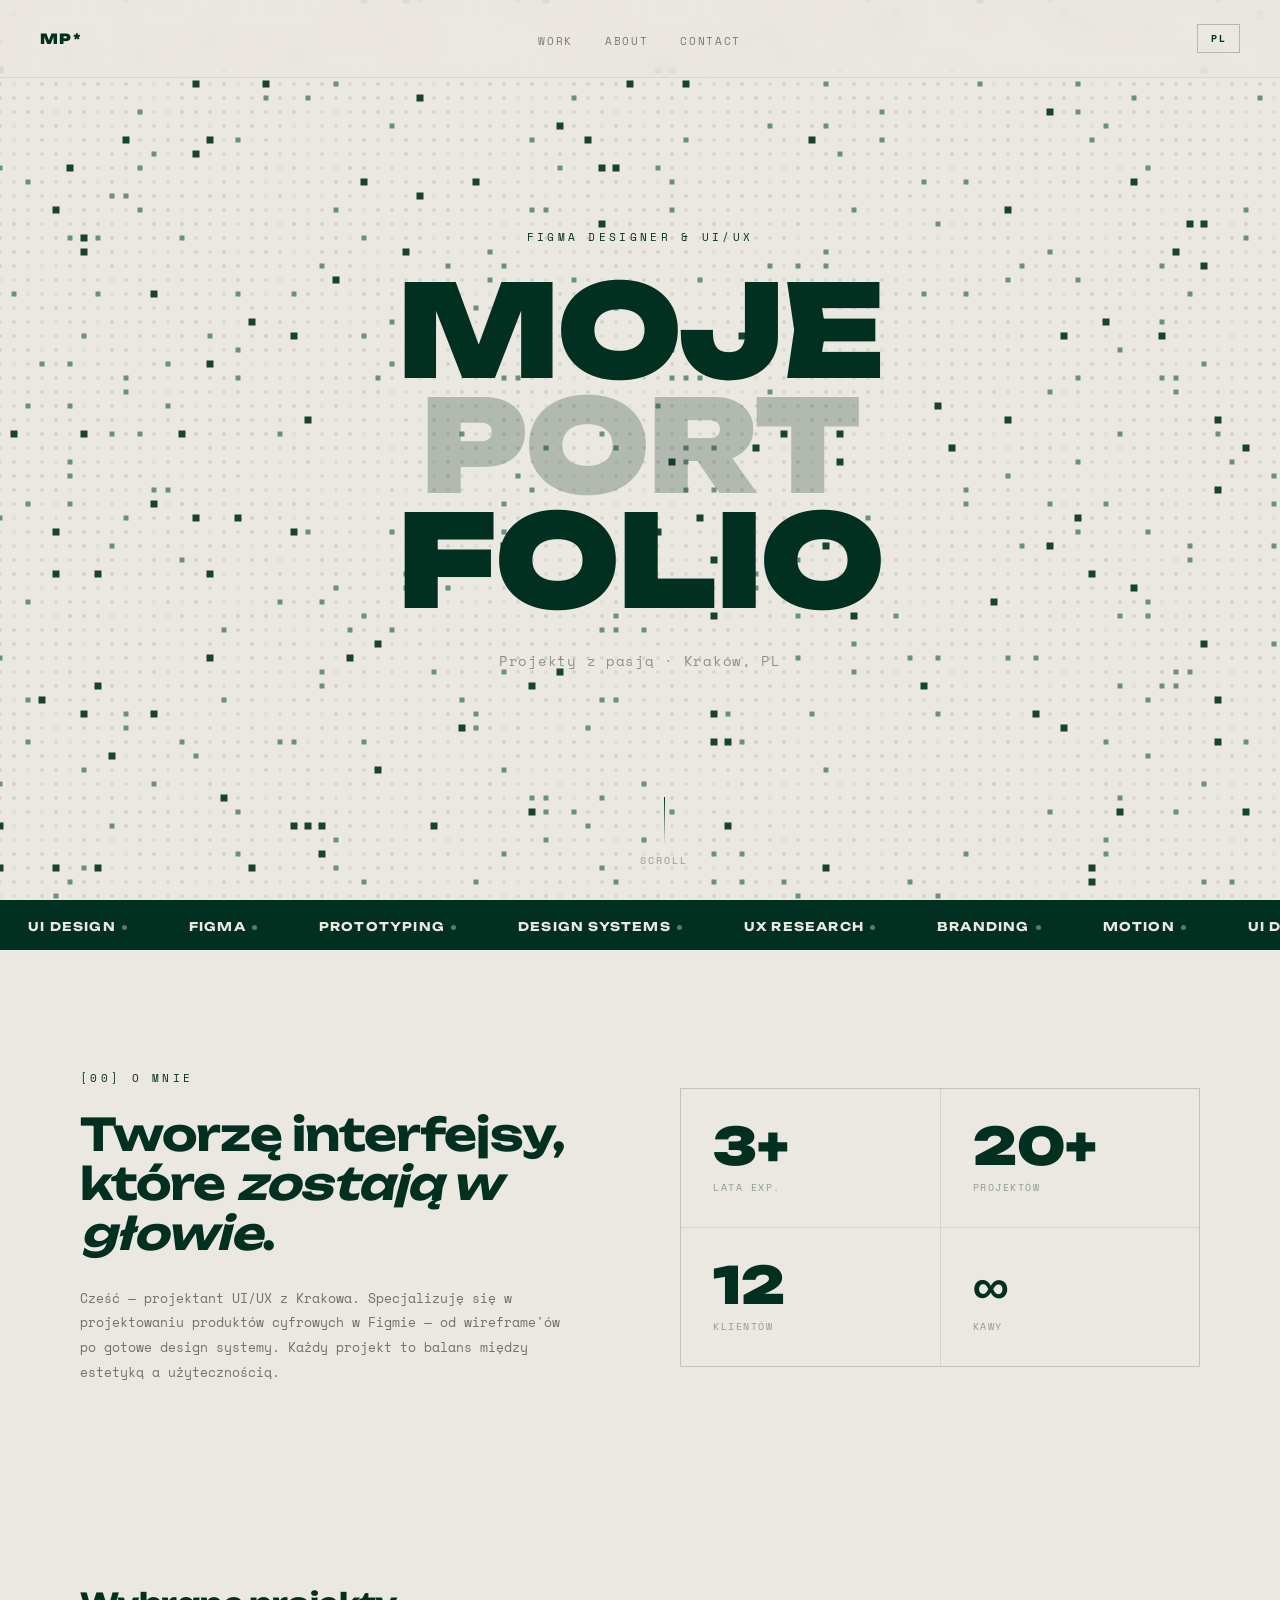
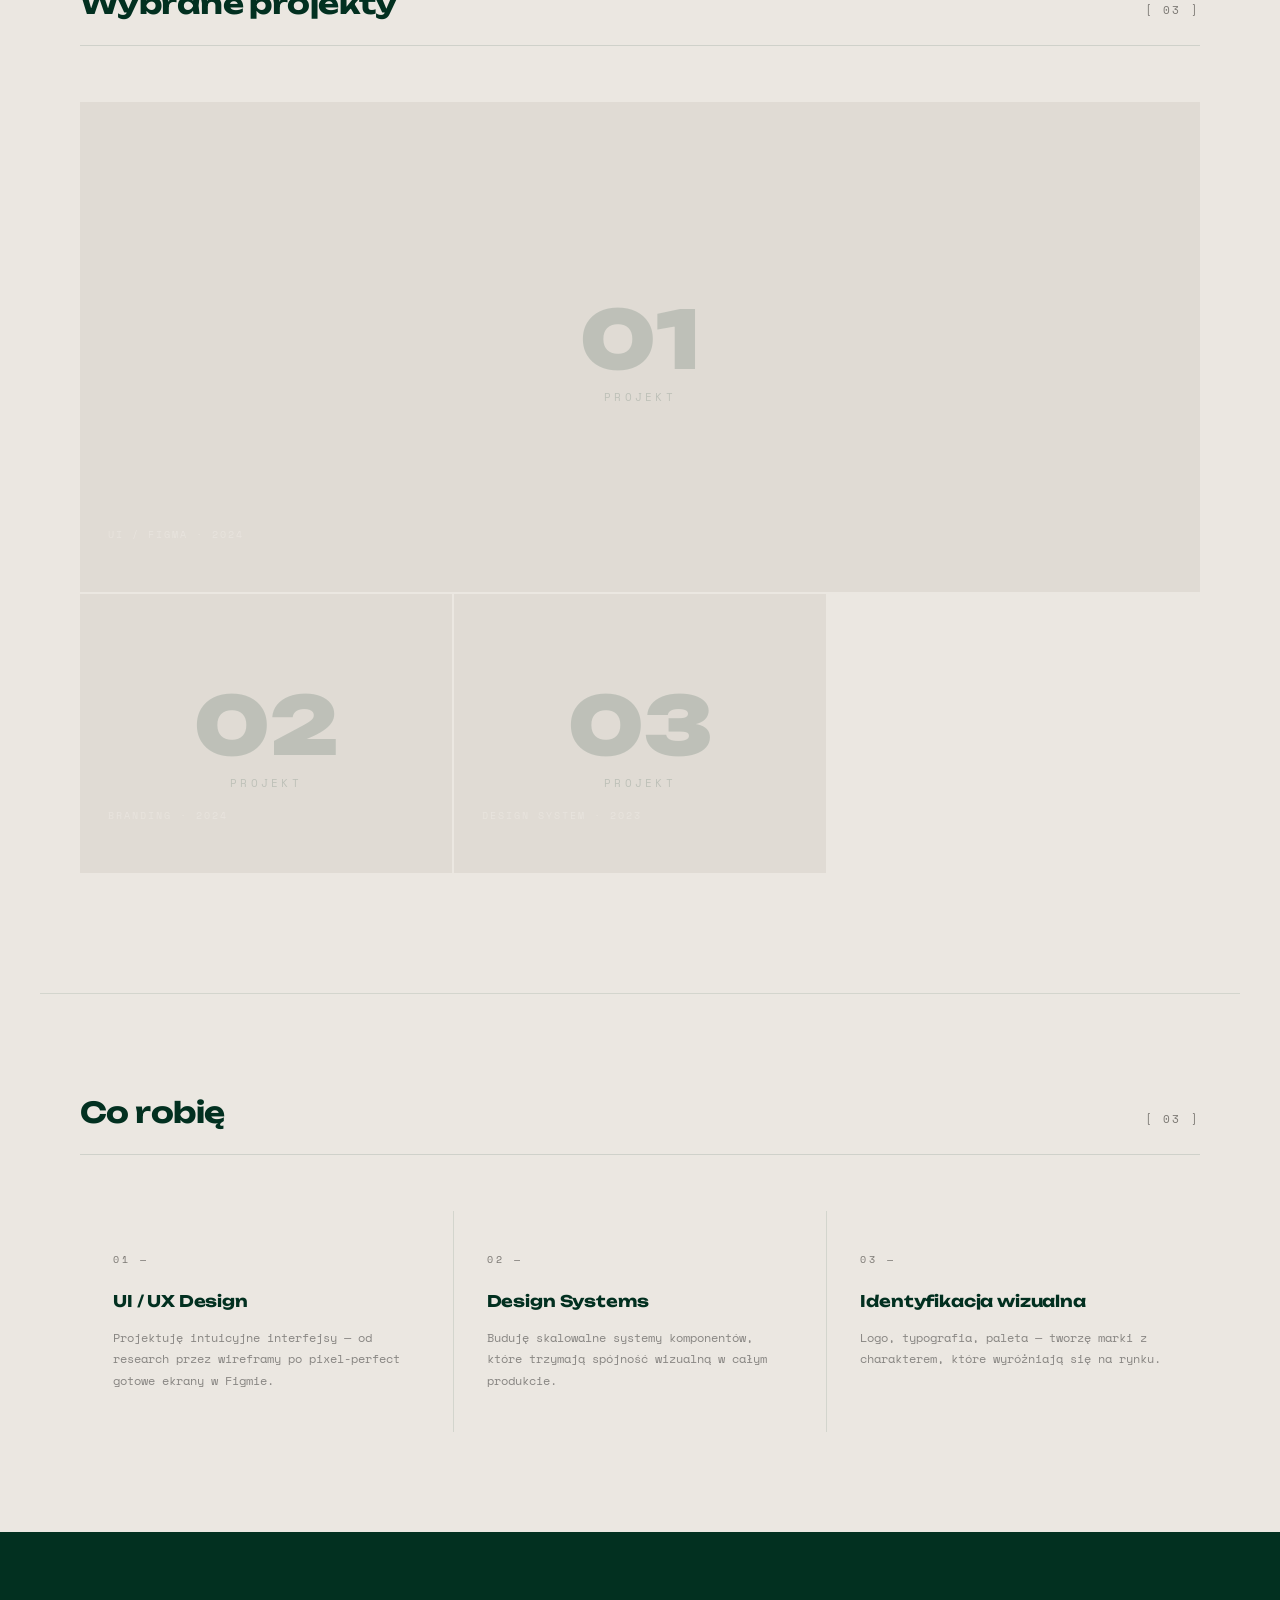
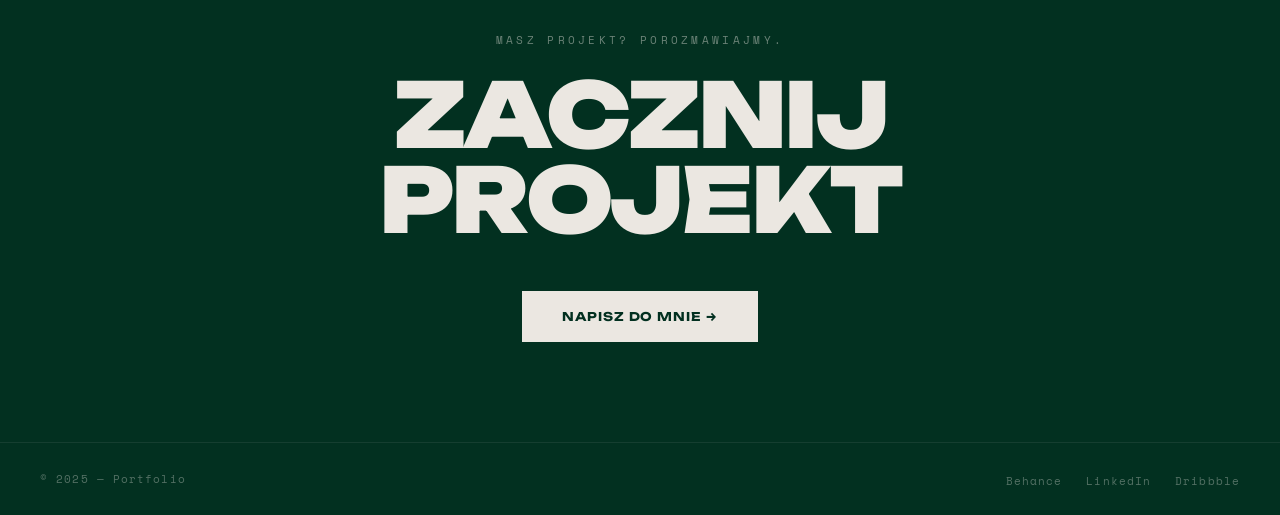
==== index.html @ e19a9fd6 "Initial commit" ====
<!DOCTYPE html>
<html lang="pl">
<head>
<meta charset="UTF-8">
<meta name="viewport" content="width=device-width, initial-scale=1.0">
<title>Moje Portfolio — Figma Designer</title>
<link href="https://fonts.googleapis.com/css2?family=Space+Mono:ital,wght@0,400;0,700;1,400&family=Unbounded:wght@300;400;700;900&display=swap" rel="stylesheet">
<link rel="stylesheet" href="assets/css/style.css">
</head>
<body>

<div id="cursor"></div>
<div id="cursor-ring"></div>

<nav>
  <a href="#" class="nav-logo">MP*</a>
  <ul class="nav-links">
    <li><a href="#work" data-i18n="nav-work">Work</a></li>
    <li><a href="#about" data-i18n="nav-about">About</a></li>
    <li><a href="#contact" data-i18n="nav-contact">Contact</a></li>
  </ul>
  <button id="lang-switch" aria-label="Switch language">
    <span id="lang-label">PL</span>
  </button>
</nav>

<section id="hero">
  <canvas id="pixel-canvas"></canvas>
  <div class="hero-inner">
    <p class="hero-eyebrow" data-i18n="hero-eyebrow">Figma Designer &amp; UI/UX</p>
    <h1 class="hero-title">MOJE<br><span class="light">PORT</span><br>FOLIO</h1>
    <p class="hero-subtitle" data-i18n="hero-sub">Projekty z pasją · Kraków, PL</p>
  </div>
  <div class="hero-scroll">
    <div class="scroll-line"></div>
    <span data-i18n="scroll">scroll</span>
  </div>
</section>

<div class="marquee-wrap" aria-hidden="true">
  <div class="marquee-track">
    <span class="marquee-item">UI Design<span class="marquee-dot"></span></span>
    <span class="marquee-item">Figma<span class="marquee-dot"></span></span>
    <span class="marquee-item">Prototyping<span class="marquee-dot"></span></span>
    <span class="marquee-item">Design Systems<span class="marquee-dot"></span></span>
    <span class="marquee-item">UX Research<span class="marquee-dot"></span></span>
    <span class="marquee-item">Branding<span class="marquee-dot"></span></span>
    <span class="marquee-item">Motion<span class="marquee-dot"></span></span>
    <span class="marquee-item">UI Design<span class="marquee-dot"></span></span>
    <span class="marquee-item">Figma<span class="marquee-dot"></span></span>
    <span class="marquee-item">Prototyping<span class="marquee-dot"></span></span>
    <span class="marquee-item">Design Systems<span class="marquee-dot"></span></span>
    <span class="marquee-item">UX Research<span class="marquee-dot"></span></span>
    <span class="marquee-item">Branding<span class="marquee-dot"></span></span>
    <span class="marquee-item">Motion<span class="marquee-dot"></span></span>
  </div>
</div>

<section id="about">
  <div class="about-text">
    <p class="about-label" data-i18n="about-label">[00] O mnie</p>
    <h2 class="about-heading" data-i18n="about-heading">Tworzę interfejsy, które <em>zostają w głowie</em>.</h2>
    <p class="about-body" data-i18n="about-body">Cześć — projektant UI/UX z Krakowa. Specjalizuję się w projektowaniu produktów cyfrowych w Figmie — od wireframe'ów po gotowe design systemy. Każdy projekt to balans między estetyką a użytecznością.</p>
  </div>
  <div class="about-stats">
    <div class="stat"><div class="stat-num">3+</div><div class="stat-label" data-i18n="stat-exp">Lata exp.</div></div>
    <div class="stat"><div class="stat-num">20+</div><div class="stat-label" data-i18n="stat-proj">Projektów</div></div>
    <div class="stat"><div class="stat-num">12</div><div class="stat-label" data-i18n="stat-clients">Klientów</div></div>
    <div class="stat"><div class="stat-num">∞</div><div class="stat-label" data-i18n="stat-coffee">Kawy</div></div>
  </div>
</section>

<section id="work">
  <div class="section-header">
    <h2 class="section-title" data-i18n="work-title">Wybrane projekty</h2>
    <span class="section-count">[ 03 ]</span>
  </div>
  <div class="projects-grid">
    <div class="project-card">
      <img class="project-img" src="https://www.dropbox.com/scl/fi/1aq1jeug0zdje451ik7kb/pgreen.png?rlkey=48xfrs8msuxe9roqoqp4ajo38&dl=1" alt="Projekt 1" onerror="this.style.display='none';this.nextElementSibling.style.display='flex'">
      <div class="project-placeholder" style="display:none"><div class="ph-inner"><div class="ph-num">01</div><div class="ph-label" data-i18n="proj-label">Projekt</div></div></div>
      <div class="project-overlay"></div>
      <div class="project-info"><span class="project-tag">UI / Figma · 2024</span><div class="project-name" data-i18n="proj1-name">Projekt Główny</div></div>
    </div>
    <div class="project-card">
      <div class="project-placeholder"><div class="ph-inner"><div class="ph-num">02</div><div class="ph-label" data-i18n="proj-label">Projekt</div></div></div>
      <div class="project-overlay"></div>
      <div class="project-info"><span class="project-tag">Branding · 2024</span><div class="project-name" data-i18n="proj2-name">Projekt Drugi</div></div>
    </div>
    <div class="project-card">
      <div class="project-placeholder"><div class="ph-inner"><div class="ph-num">03</div><div class="ph-label" data-i18n="proj-label">Projekt</div></div></div>
      <div class="project-overlay"></div>
      <div class="project-info"><span class="project-tag">Design System · 2023</span><div class="project-name" data-i18n="proj3-name">Projekt Trzeci</div></div>
    </div>
  </div>
</section>

<section id="services">
  <div class="section-header">
    <h2 class="section-title" data-i18n="services-title">Co robię</h2>
    <span class="section-count">[ 03 ]</span>
  </div>
  <div class="services-grid">
    <div class="service">
      <div class="service-num">01 —</div>
      <div class="service-name">UI / UX Design</div>
      <p class="service-desc" data-i18n="s1-desc">Projektuję intuicyjne interfejsy — od research przez wireframy po pixel-perfect gotowe ekrany w Figmie.</p>
    </div>
    <div class="service">
      <div class="service-num">02 —</div>
      <div class="service-name">Design Systems</div>
      <p class="service-desc" data-i18n="s2-desc">Buduję skalowalne systemy komponentów, które trzymają spójność wizualną w całym produkcie.</p>
    </div>
    <div class="service">
      <div class="service-num">03 —</div>
      <div class="service-name" data-i18n="s3-name">Identyfikacja wizualna</div>
      <p class="service-desc" data-i18n="s3-desc">Logo, typografia, paleta — tworzę marki z charakterem, które wyróżniają się na rynku.</p>
    </div>
  </div>
</section>

<section id="contact">
  <p class="contact-label" data-i18n="contact-label">Masz projekt? Porozmawiajmy.</p>
  <h2 class="contact-heading" data-i18n="contact-heading">ZACZNIJ<br>PROJEKT</h2>
  <a href="#" id="open-contact" class="contact-btn" data-i18n="contact-btn">Napisz do mnie →</a>
</section>

<div class="modal" id="contact-modal" role="dialog" aria-modal="true" aria-labelledby="modal-title">
  <div class="modal-box">
    <button type="button" class="modal-close" id="close-contact" aria-label="Zamknij">&times;</button>
    <h3 class="modal-title" id="modal-title" data-i18n="form-title">Napisz do mnie</h3>
    <form id="contact-form" action="https://formspree.io/f/TWOJ_ID" method="POST" novalidate>
      <div class="field">
        <label for="f-name" data-i18n="form-name">Imię i nazwisko</label>
        <input type="text" id="f-name" name="name" required autocomplete="name">
      </div>
      <div class="field">
        <label for="f-email" data-i18n="form-email">Twój e-mail</label>
        <input type="email" id="f-email" name="email" required autocomplete="email">
      </div>
      <div class="field">
        <label for="f-message" data-i18n="form-message">Co chcesz zrobić?</label>
        <textarea id="f-message" name="message" rows="5" required></textarea>
      </div>
      <input type="text" name="_gotcha" class="hp" tabindex="-1" autocomplete="off">
      <button type="submit" class="submit-btn" id="submit-btn" data-i18n="form-send">Wyślij →</button>
      <p class="form-status" id="form-status" role="status"></p>
    </form>
  </div>
</div>

<footer>
  <span class="footer-copy">© 2025 — Portfolio</span>
  <ul class="footer-links">
    <li><a href="#">Behance</a></li>
    <li><a href="#">LinkedIn</a></li>
    <li><a href="#">Dribbble</a></li>
  </ul>
</footer>

<script src="assets/js/main.js" defer></script>
</body>
</html>
---- assets/css/style.css ----
*{margin:0;padding:0;box-sizing:border-box}

:root{
  --bg:#EBE7E1;
  --text:#0f0f0f;
  --accent:#023020;
  --accent-mid:#034a30;
  --gray:#d4d0ca;
  --mid:#7a7772;
  --card:#e0dbd4;
}

html{scroll-behavior:smooth}

body{
  background:var(--bg);
  color:var(--text);
  font-family:'Space Mono',monospace;
  overflow-x:hidden;
}

#hero{cursor:none}

/* CURSOR */
#cursor{
  position:fixed;
  width:10px;height:10px;
  background:var(--accent);
  border-radius:50%;
  pointer-events:none;
  z-index:9999;
  transform:translate(-50%,-50%);
  transition:width 0.2s,height 0.2s,opacity 0.2s;
}
#cursor-ring{
  position:fixed;
  width:34px;height:34px;
  border:1.5px solid rgba(2,48,32,0.35);
  border-radius:50%;
  pointer-events:none;
  z-index:9998;
  transform:translate(-50%,-50%);
  transition:opacity 0.2s;
}

/* NAV */
nav{
  position:fixed;top:0;left:0;right:0;
  z-index:100;
  display:flex;align-items:center;justify-content:space-between;
  padding:24px 40px;
  background:rgba(235,231,225,0.85);
  backdrop-filter:blur(12px);
  border-bottom:1px solid rgba(2,48,32,0.08);
}
.nav-logo{
  font-family:'Unbounded',sans-serif;
  font-weight:900;
  font-size:14px;
  letter-spacing:0.1em;
  color:var(--accent);
  text-decoration:none;
}
.nav-links{
  display:flex;gap:32px;
  list-style:none;
}
.nav-links a{
  font-size:11px;
  letter-spacing:0.15em;
  text-transform:uppercase;
  color:var(--text);
  text-decoration:none;
  opacity:0.5;
  transition:opacity 0.2s;
}
.nav-links a:hover{opacity:1}

#lang-switch{
  background:none;
  border:1.5px solid rgba(2,48,32,0.25);
  color:var(--accent);
  font-family:'Space Mono',monospace;
  font-size:10px;
  font-weight:700;
  letter-spacing:0.15em;
  padding:6px 13px;
  cursor:pointer;
  transition:background 0.2s,color 0.2s,border-color 0.2s;
  border-radius:0;
}
#lang-switch:hover{
  background:var(--accent);
  color:#EBE7E1;
  border-color:var(--accent);
}

/* HERO */
#hero{
  position:relative;
  width:100%;
  height:100vh;
  min-height:600px;
  overflow:hidden;
  background:var(--bg);
  display:flex;align-items:center;justify-content:center;
}

#pixel-canvas{
  position:absolute;
  inset:0;
  width:100%;
  height:100%;
  z-index:0;
  display:block;
}

.hero-inner{
  position:relative;
  z-index:2;
  text-align:center;
  pointer-events:none;
}

.hero-eyebrow{
  font-family:'Space Mono',monospace;
  font-size:11px;
  letter-spacing:0.3em;
  text-transform:uppercase;
  color:var(--accent);
  margin-bottom:28px;
  opacity:0;
  animation:fadeUp 0.8s 0.5s forwards;
}

.hero-title{
  font-family:'Unbounded',sans-serif;
  font-size:clamp(3rem,10vw,9rem);
  font-weight:900;
  line-height:0.9;
  letter-spacing:-0.02em;
  color:var(--accent);
  opacity:0;
  animation:fadeUp 0.9s 0.7s forwards;
}
.hero-title .light{color:rgba(2,48,32,0.25)}

.hero-subtitle{
  font-family:'Space Mono',monospace;
  font-size:clamp(0.7rem,1.3vw,0.9rem);
  color:rgba(15,15,15,0.4);
  margin-top:32px;
  letter-spacing:0.05em;
  opacity:0;
  animation:fadeUp 0.8s 1s forwards;
}

.hero-scroll{
  position:absolute;
  bottom:32px;
  left:50%;
  transform:translateX(-50%);
  z-index:3;
  display:flex;flex-direction:column;align-items:center;gap:8px;
  font-size:10px;
  letter-spacing:0.2em;
  text-transform:uppercase;
  color:rgba(2,48,32,0.4);
  opacity:0;
  animation:fadeUp 1s 1.4s forwards;
}
.scroll-line{
  width:1px;height:48px;
  background:linear-gradient(to bottom,var(--accent),transparent);
  animation:scrollAnim 2s 1.6s infinite;
}
@keyframes scrollAnim{
  0%{transform:scaleY(0);transform-origin:top;opacity:1}
  49%{transform:scaleY(1);transform-origin:top;opacity:1}
  50%{transform:scaleY(1);transform-origin:bottom;opacity:1}
  100%{transform:scaleY(0);transform-origin:bottom;opacity:0}
}
@keyframes fadeUp{
  from{opacity:0;transform:translateY(20px)}
  to{opacity:1;transform:translateY(0)}
}

/* MARQUEE */
.marquee-wrap{
  background:var(--accent);
  color:#EBE7E1;
  overflow:hidden;
  padding:13px 0;
  white-space:nowrap;
}
.marquee-track{
  display:inline-flex;
  animation:marquee 20s linear infinite;
}
.marquee-item{
  font-family:'Unbounded',sans-serif;
  font-size:12px;
  font-weight:700;
  letter-spacing:0.1em;
  text-transform:uppercase;
  padding:0 28px;
}
.marquee-dot{
  display:inline-block;
  width:5px;height:5px;
  background:#EBE7E1;
  border-radius:50%;
  opacity:0.4;
  vertical-align:middle;
  margin:0 6px;
}
@keyframes marquee{
  from{transform:translateX(0)}
  to{transform:translateX(-50%)}
}

/* ABOUT */
#about{
  padding:120px 40px;
  max-width:1200px;
  margin:0 auto;
  display:grid;
  grid-template-columns:1fr 1fr;
  gap:80px;
  align-items:center;
}
.about-label{
  font-size:11px;
  letter-spacing:0.3em;
  text-transform:uppercase;
  color:var(--accent);
  margin-bottom:24px;
}
.about-heading{
  font-family:'Unbounded',sans-serif;
  font-size:clamp(1.6rem,3.5vw,2.8rem);
  font-weight:700;
  line-height:1.1;
  letter-spacing:-0.02em;
  margin-bottom:28px;
  color:var(--accent);
}
.about-body{
  font-size:13px;
  line-height:1.9;
  color:rgba(15,15,15,0.55);
  max-width:480px;
}
.about-stats{
  display:grid;
  grid-template-columns:1fr 1fr;
  gap:1px;
  background:rgba(2,48,32,0.1);
  border:1px solid rgba(2,48,32,0.1);
}
.stat{
  padding:32px;
  background:var(--bg);
}
.stat-num{
  font-family:'Unbounded',sans-serif;
  font-size:clamp(2rem,5vw,3.2rem);
  font-weight:900;
  color:var(--accent);
  line-height:1;
  margin-bottom:8px;
}
.stat-label{
  font-size:10px;
  letter-spacing:0.15em;
  text-transform:uppercase;
  color:rgba(2,48,32,0.4);
}

/* WORK */
#work{
  padding:80px 40px 120px;
  max-width:1200px;
  margin:0 auto;
}
.section-header{
  display:flex;
  align-items:baseline;
  justify-content:space-between;
  margin-bottom:56px;
  border-bottom:1px solid rgba(2,48,32,0.12);
  padding-bottom:24px;
}
.section-title{
  font-family:'Unbounded',sans-serif;
  font-size:clamp(1.2rem,2.5vw,1.8rem);
  font-weight:700;
  letter-spacing:-0.02em;
  color:var(--accent);
}
.section-count{
  font-size:11px;
  letter-spacing:0.2em;
  color:var(--mid);
}

.projects-grid{
  display:grid;
  grid-template-columns:repeat(auto-fit,minmax(340px,1fr));
  gap:2px;
}
.project-card{
  position:relative;
  overflow:hidden;
  background:var(--card);
  aspect-ratio:4/3;
  cursor:none;
}
.project-card:first-child{
  grid-column:1/-1;
  aspect-ratio:16/7;
}
.project-img{
  width:100%;height:100%;
  object-fit:cover;
  display:block;
  transition:transform 0.7s cubic-bezier(0.25,0.46,0.45,0.94);
  filter:saturate(80%);
}
.project-card:hover .project-img{
  transform:scale(1.05);
  filter:saturate(100%);
}
.project-overlay{
  position:absolute;inset:0;
  background:linear-gradient(to top,rgba(2,48,32,0.75) 0%,transparent 55%);
  opacity:0;
  transition:opacity 0.4s;
}
.project-card:hover .project-overlay{opacity:1}
.project-info{
  position:absolute;bottom:0;left:0;right:0;
  padding:28px;
  transform:translateY(10px);
  transition:transform 0.4s;
}
.project-card:hover .project-info{transform:translateY(0)}
.project-tag{
  display:inline-block;
  font-size:10px;
  letter-spacing:0.2em;
  text-transform:uppercase;
  color:rgba(235,231,225,0.7);
  margin-bottom:6px;
}
.project-name{
  font-family:'Unbounded',sans-serif;
  font-size:clamp(0.9rem,1.8vw,1.3rem);
  font-weight:700;
  color:#EBE7E1;
  opacity:0;
  transition:opacity 0.4s 0.05s;
}
.project-card:hover .project-name{opacity:1}
.project-placeholder{
  width:100%;height:100%;
  display:flex;align-items:center;justify-content:center;
}
.ph-inner{text-align:center;opacity:0.15}
.ph-num{font-family:'Unbounded',sans-serif;font-size:5rem;font-weight:900;color:var(--accent)}
.ph-label{font-size:11px;letter-spacing:0.3em;text-transform:uppercase;color:var(--accent)}

/* SERVICES */
#services{
  border-top:1px solid rgba(2,48,32,0.1);
  padding:100px 40px;
  max-width:1200px;
  margin:0 auto;
}
.services-grid{
  display:grid;
  grid-template-columns:repeat(3,1fr);
  gap:1px;
  background:rgba(2,48,32,0.1);
  margin-top:56px;
}
.service{
  background:var(--bg);
  padding:40px 32px;
  border:1px solid transparent;
  transition:border-color 0.3s,background 0.3s;
}
.service:hover{border-color:var(--accent);background:#e0dbd4}
.service-num{
  font-size:10px;
  letter-spacing:0.3em;
  color:var(--mid);
  margin-bottom:24px;
}
.service-name{
  font-family:'Unbounded',sans-serif;
  font-size:1rem;
  font-weight:700;
  margin-bottom:16px;
  letter-spacing:-0.01em;
  color:var(--accent);
}
.service-desc{
  font-size:12px;
  line-height:1.8;
  color:rgba(15,15,15,0.45);
}

/* CONTACT */
#contact{
  background:var(--accent);
  color:#EBE7E1;
  padding:100px 40px;
  text-align:center;
}
.contact-label{
  font-size:11px;
  letter-spacing:0.3em;
  text-transform:uppercase;
  opacity:0.45;
  margin-bottom:24px;
}
.contact-heading{
  font-family:'Unbounded',sans-serif;
  font-size:clamp(2rem,7vw,6rem);
  font-weight:900;
  line-height:0.95;
  letter-spacing:-0.03em;
  margin-bottom:48px;
  color:#EBE7E1;
}
.contact-btn{
  display:inline-flex;
  align-items:center;
  gap:12px;
  background:#EBE7E1;
  color:var(--accent);
  font-family:'Unbounded',sans-serif;
  font-size:12px;
  font-weight:700;
  letter-spacing:0.08em;
  padding:18px 40px;
  text-decoration:none;
  text-transform:uppercase;
  transition:background 0.2s,color 0.2s;
}
.contact-btn:hover{background:rgba(235,231,225,0.85)}

footer{
  background:var(--accent);
  padding:24px 40px;
  display:flex;
  align-items:center;
  justify-content:space-between;
  border-top:1px solid rgba(235,231,225,0.08);
}
.footer-copy{font-size:11px;color:rgba(235,231,225,0.35);letter-spacing:0.1em}
.footer-links{display:flex;gap:24px;list-style:none}
.footer-links a{font-size:11px;color:rgba(235,231,225,0.35);text-decoration:none;letter-spacing:0.1em;transition:color 0.2s}
.footer-links a:hover{color:#EBE7E1}

/* CONTACT MODAL */
.modal{
  position:fixed;inset:0;z-index:1000;
  display:flex;align-items:center;justify-content:center;
  padding:20px;
  background:rgba(2,20,12,0.72);
  backdrop-filter:blur(6px);
  opacity:0;visibility:hidden;
  transition:opacity 0.3s,visibility 0.3s;
}
.modal.open{opacity:1;visibility:visible}
.modal-box{
  position:relative;
  width:100%;max-width:520px;max-height:92vh;overflow-y:auto;
  background:var(--bg);color:var(--text);
  padding:48px 40px 40px;
  transform:translateY(24px);
  transition:transform 0.35s ease;
}
.modal.open .modal-box{transform:translateY(0)}
.modal-close{
  position:absolute;top:16px;right:20px;
  background:none;border:none;cursor:pointer;
  font-size:28px;line-height:1;color:var(--text);
  transition:color 0.2s;
}
.modal-close:hover{color:var(--accent)}
.modal-title{
  font-family:'Unbounded',sans-serif;
  font-size:1.5rem;font-weight:900;
  letter-spacing:-0.02em;color:var(--accent);
  margin-bottom:28px;
}
.field{display:flex;flex-direction:column;margin-bottom:20px}
.field label{
  font-family:'Space Mono',monospace;
  font-size:10px;letter-spacing:0.2em;text-transform:uppercase;
  color:var(--mid);margin-bottom:8px;
}
.field input,.field textarea{
  font-family:'Space Mono',monospace;font-size:14px;
  background:transparent;color:var(--text);
  border:none;border-bottom:1.5px solid var(--mid);
  padding:8px 0;outline:none;border-radius:0;resize:vertical;
  transition:border-color 0.2s;
}
.field input:focus,.field textarea:focus{border-bottom-color:var(--accent)}
.hp{position:absolute;left:-9999px;opacity:0;height:0;width:0}
.submit-btn{
  width:100%;margin-top:8px;
  background:var(--accent);color:#EBE7E1;border:none;cursor:pointer;
  font-family:'Unbounded',sans-serif;font-size:12px;font-weight:700;
  letter-spacing:0.08em;text-transform:uppercase;
  padding:18px 40px;transition:background 0.2s;
}
.submit-btn:hover{background:var(--accent-mid)}
.submit-btn:disabled{opacity:0.6;cursor:wait}
.form-status{
  font-family:'Space Mono',monospace;font-size:12px;
  margin-top:16px;min-height:18px;text-align:center;
}
.form-status.ok{color:var(--accent)}
.form-status.err{color:#a1261b}
@media(max-width:768px){.modal-box{padding:44px 22px 28px}}

@media(max-width:768px){
  nav{padding:18px 20px}
  #about{grid-template-columns:1fr;padding:80px 20px;gap:48px}
  #work{padding:60px 20px 80px}
  .services-grid{grid-template-columns:1fr}
  #contact{padding:80px 20px}
  #services{padding:80px 20px}
  footer{flex-direction:column;gap:12px;text-align:center;padding:20px}
  .projects-grid{grid-template-columns:1fr}
  .project-card:first-child{aspect-ratio:4/3}
}
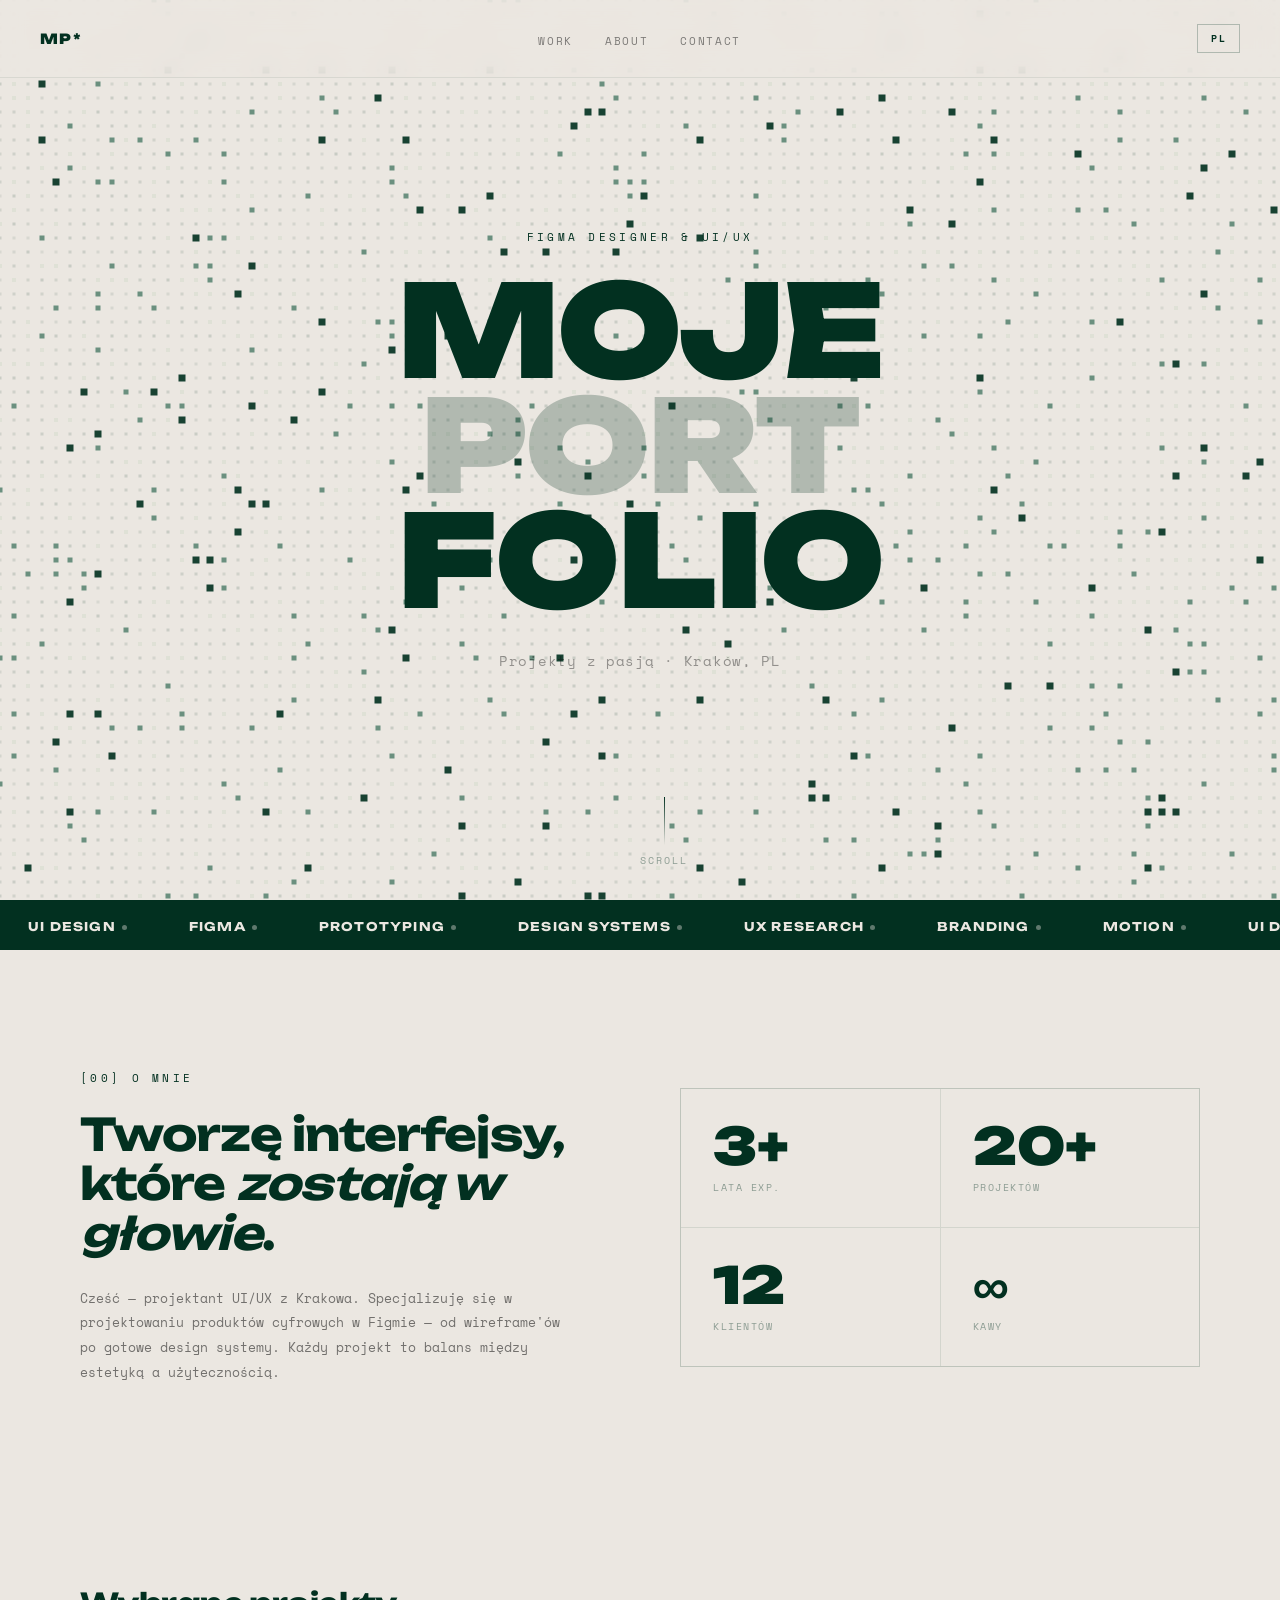
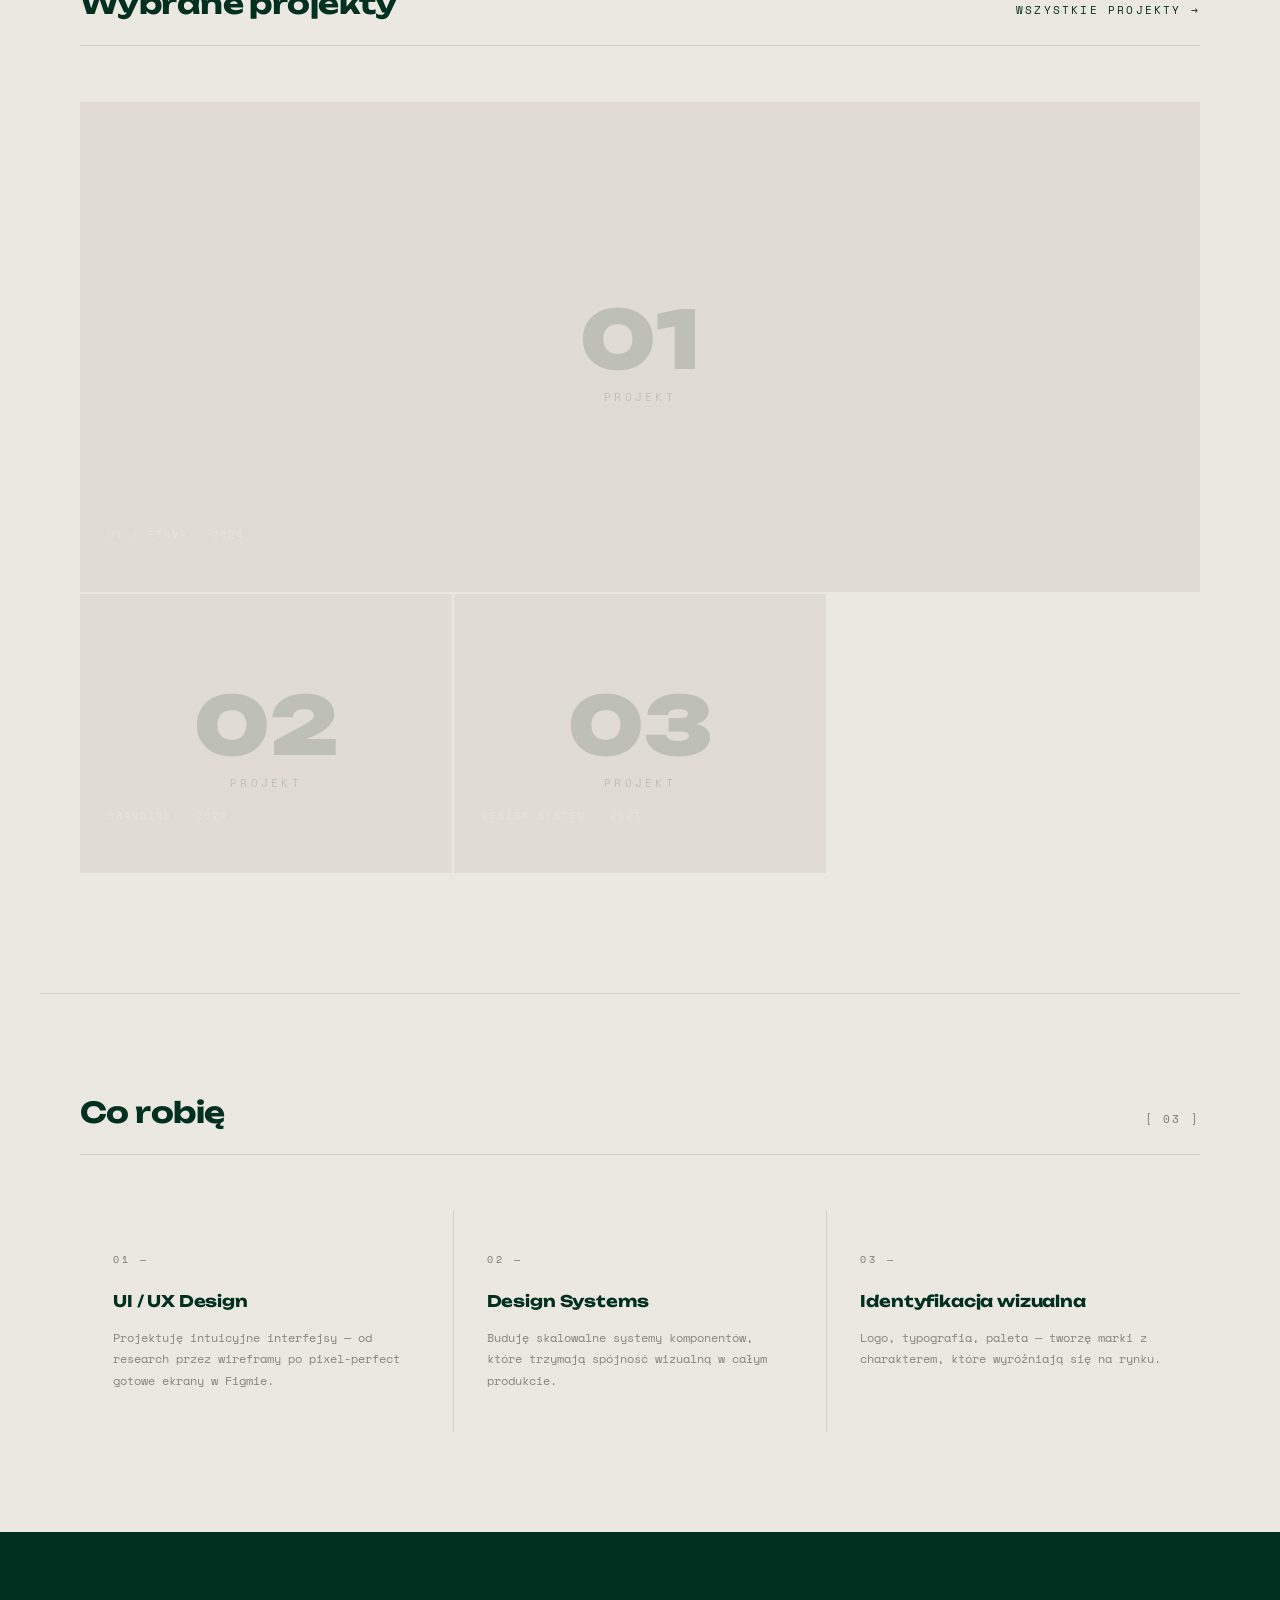
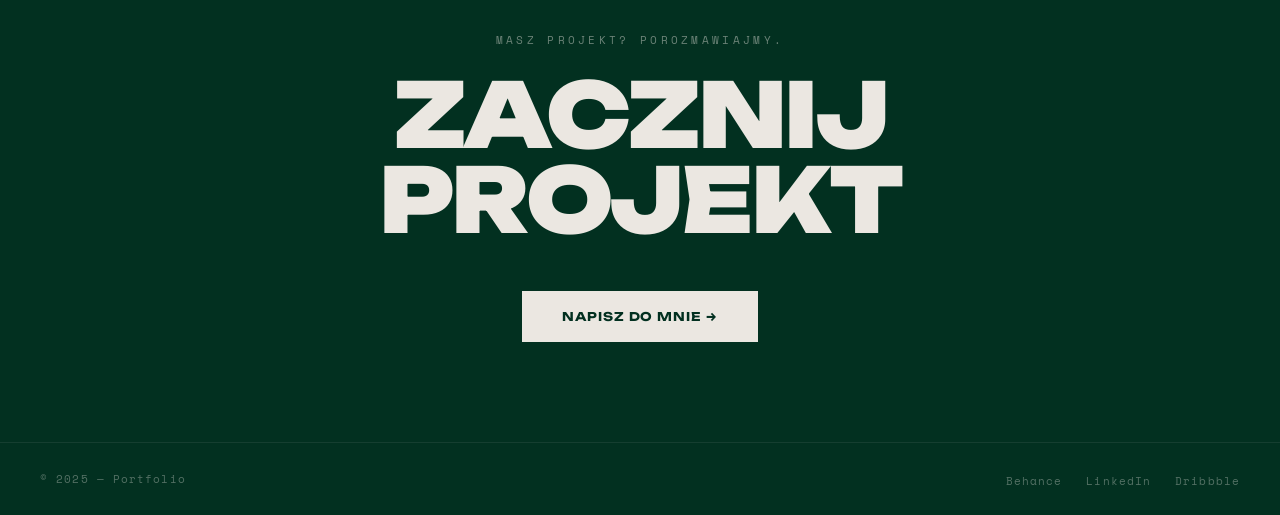
==== commit 04c8c828: "feat: add projects subpage with category filters" ====
--- a/index.html
+++ b/index.html
@@ -15,7 +15,7 @@
 <nav>
   <a href="#" class="nav-logo">MP*</a>
   <ul class="nav-links">
-    <li><a href="#work" data-i18n="nav-work">Work</a></li>
+    <li><a href="projects.html" data-i18n="nav-work">Work</a></li>
     <li><a href="#about" data-i18n="nav-about">About</a></li>
     <li><a href="#contact" data-i18n="nav-contact">Contact</a></li>
   </ul>
@@ -73,7 +73,7 @@
 <section id="work">
   <div class="section-header">
     <h2 class="section-title" data-i18n="work-title">Wybrane projekty</h2>
-    <span class="section-count">[ 03 ]</span>
+    <a class="section-count section-all" href="projects.html" data-i18n="work-all">Wszystkie projekty →</a>
   </div>
   <div class="projects-grid">
     <div class="project-card">
--- a/assets/css/style.css
+++ b/assets/css/style.css
@@ -540,3 +540,83 @@
   .projects-grid{grid-template-columns:1fr}
   .project-card:first-child{aspect-ratio:4/3}
 }
+
+
+/* PROJECTS PAGE */
+.nav-links a.active{opacity:1}
+body.subpage nav{position:fixed}
+#projects-page{
+  max-width:1200px;margin:0 auto;
+  padding:140px 40px 120px;
+}
+.page-header{margin-bottom:48px}
+.page-eyebrow{
+  font-size:11px;letter-spacing:0.3em;text-transform:uppercase;
+  color:var(--mid);margin-bottom:16px;
+}
+.page-title{
+  font-family:'Unbounded',sans-serif;font-weight:900;
+  font-size:clamp(2.2rem,6vw,4.5rem);letter-spacing:-0.03em;
+  color:var(--accent);line-height:1;margin-bottom:20px;
+}
+.page-lead{font-size:14px;line-height:1.7;color:var(--mid);max-width:520px}
+
+.filters{
+  display:flex;flex-wrap:wrap;gap:10px;
+  margin-bottom:40px;padding-bottom:24px;
+  border-bottom:1px solid rgba(2,48,32,0.12);
+}
+.filter{
+  background:none;cursor:pointer;
+  font-family:'Space Mono',monospace;font-size:11px;
+  letter-spacing:0.15em;text-transform:uppercase;
+  color:var(--accent);
+  border:1.5px solid rgba(2,48,32,0.25);border-radius:0;
+  padding:9px 18px;
+  transition:background 0.2s,color 0.2s,border-color 0.2s;
+}
+.filter:hover,.filter.active{
+  background:var(--accent);color:#EBE7E1;border-color:var(--accent);
+}
+
+.pgrid{
+  display:grid;
+  grid-template-columns:repeat(auto-fill,minmax(320px,1fr));
+  gap:32px;
+}
+.pcard{display:flex;flex-direction:column}
+.pcard.hide{display:none}
+.pcard-media{
+  display:block;position:relative;overflow:hidden;
+  aspect-ratio:4/3;background:var(--card);
+}
+.pcard-img{
+  width:100%;height:100%;object-fit:cover;display:block;
+  filter:saturate(80%);
+  transition:transform 0.7s cubic-bezier(0.25,0.46,0.45,0.94),filter 0.4s;
+}
+.pcard:hover .pcard-img{transform:scale(1.05);filter:saturate(100%)}
+.pcard-media .project-placeholder{transition:background 0.3s}
+.pcard:hover .pcard-media .project-placeholder{background:var(--gray)}
+.pcard-body{padding:20px 0 0}
+.pcard-tag{color:var(--mid);margin-bottom:8px}
+.pcard-name{
+  font-family:'Unbounded',sans-serif;font-weight:700;
+  font-size:1.15rem;letter-spacing:-0.01em;
+  color:var(--accent);margin-bottom:10px;
+}
+.pcard-desc{font-size:12.5px;line-height:1.7;color:var(--mid);margin-bottom:16px}
+.pcard-link{
+  font-size:11px;letter-spacing:0.15em;text-transform:uppercase;
+  color:var(--accent);text-decoration:none;
+  border-bottom:1px solid transparent;transition:border-color 0.2s;
+}
+.pcard-link:hover{border-bottom-color:var(--accent)}
+
+@media(max-width:768px){
+  #projects-page{padding:110px 20px 80px}
+  .pgrid{grid-template-columns:1fr;gap:28px}
+}
+
+.section-all{color:var(--accent);text-decoration:none;text-transform:uppercase;border-bottom:1px solid transparent;transition:border-color 0.2s}
+.section-all:hover{border-bottom-color:var(--accent)}
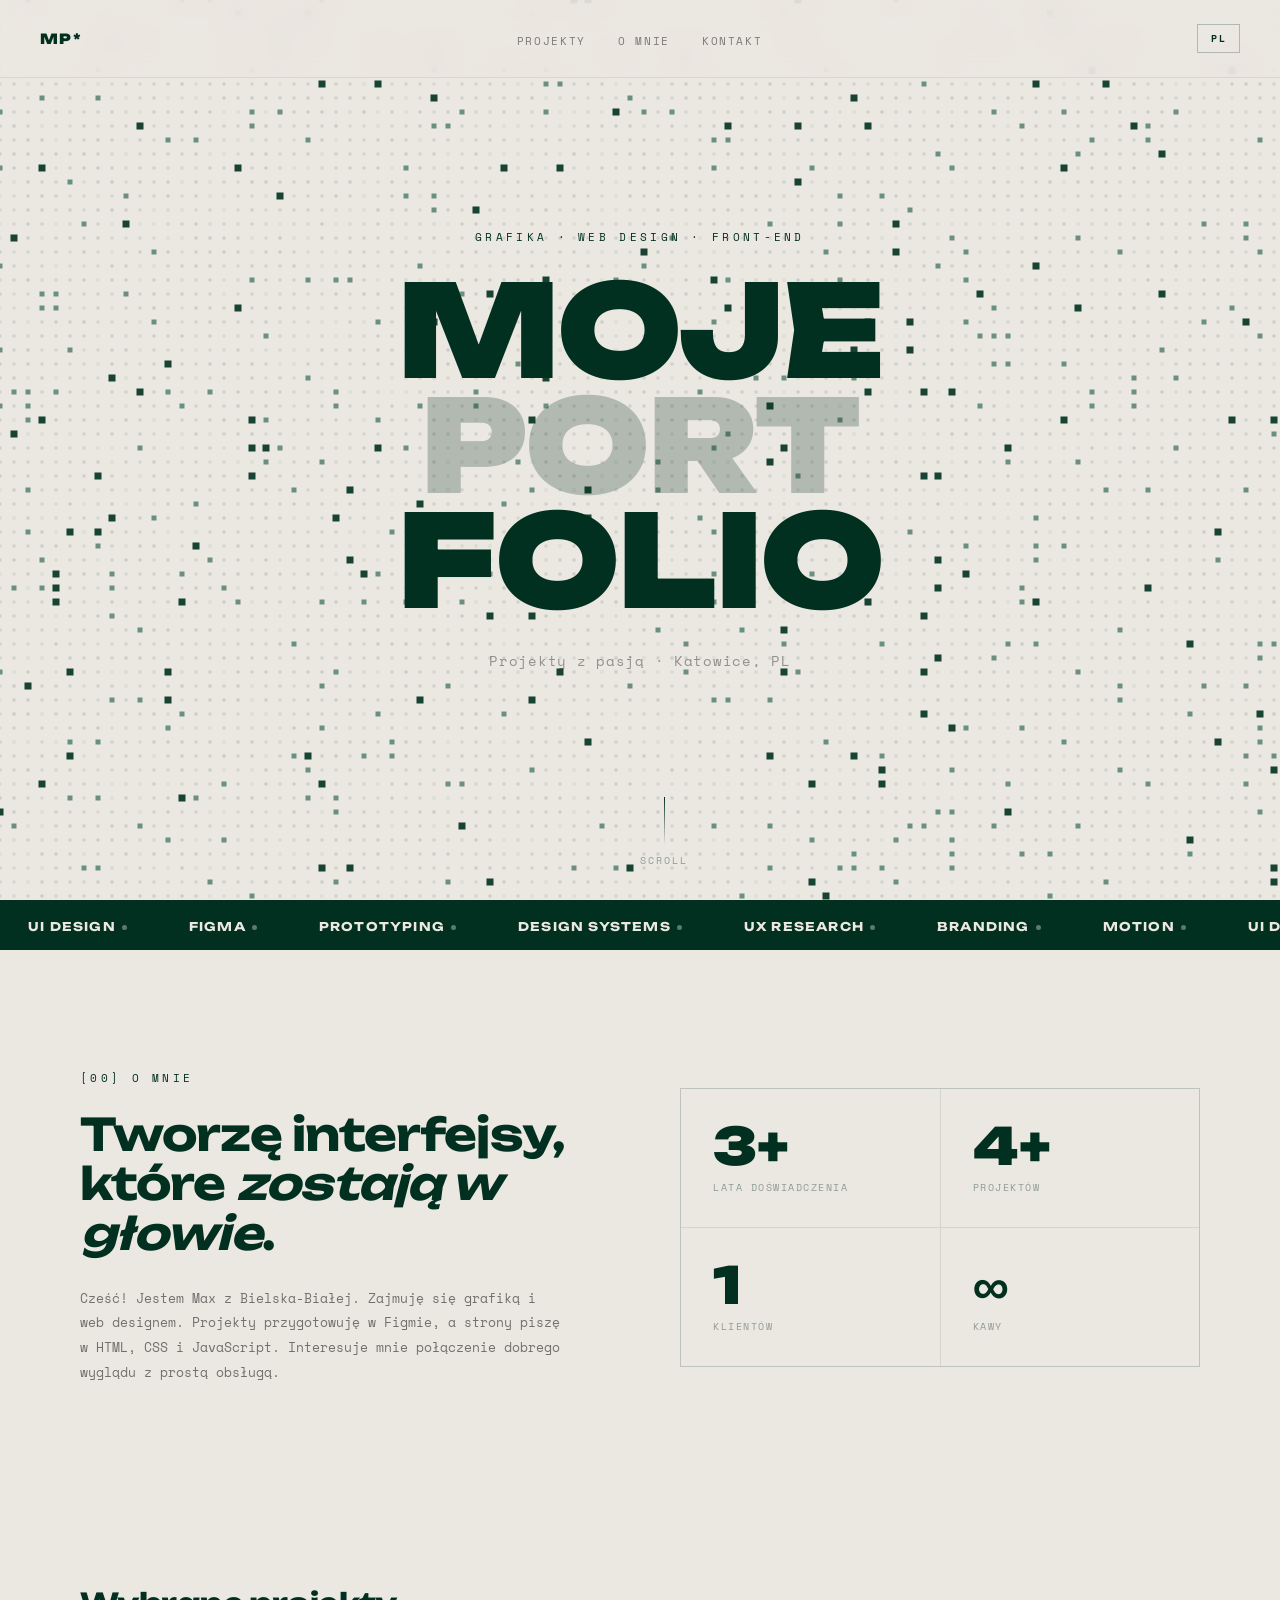
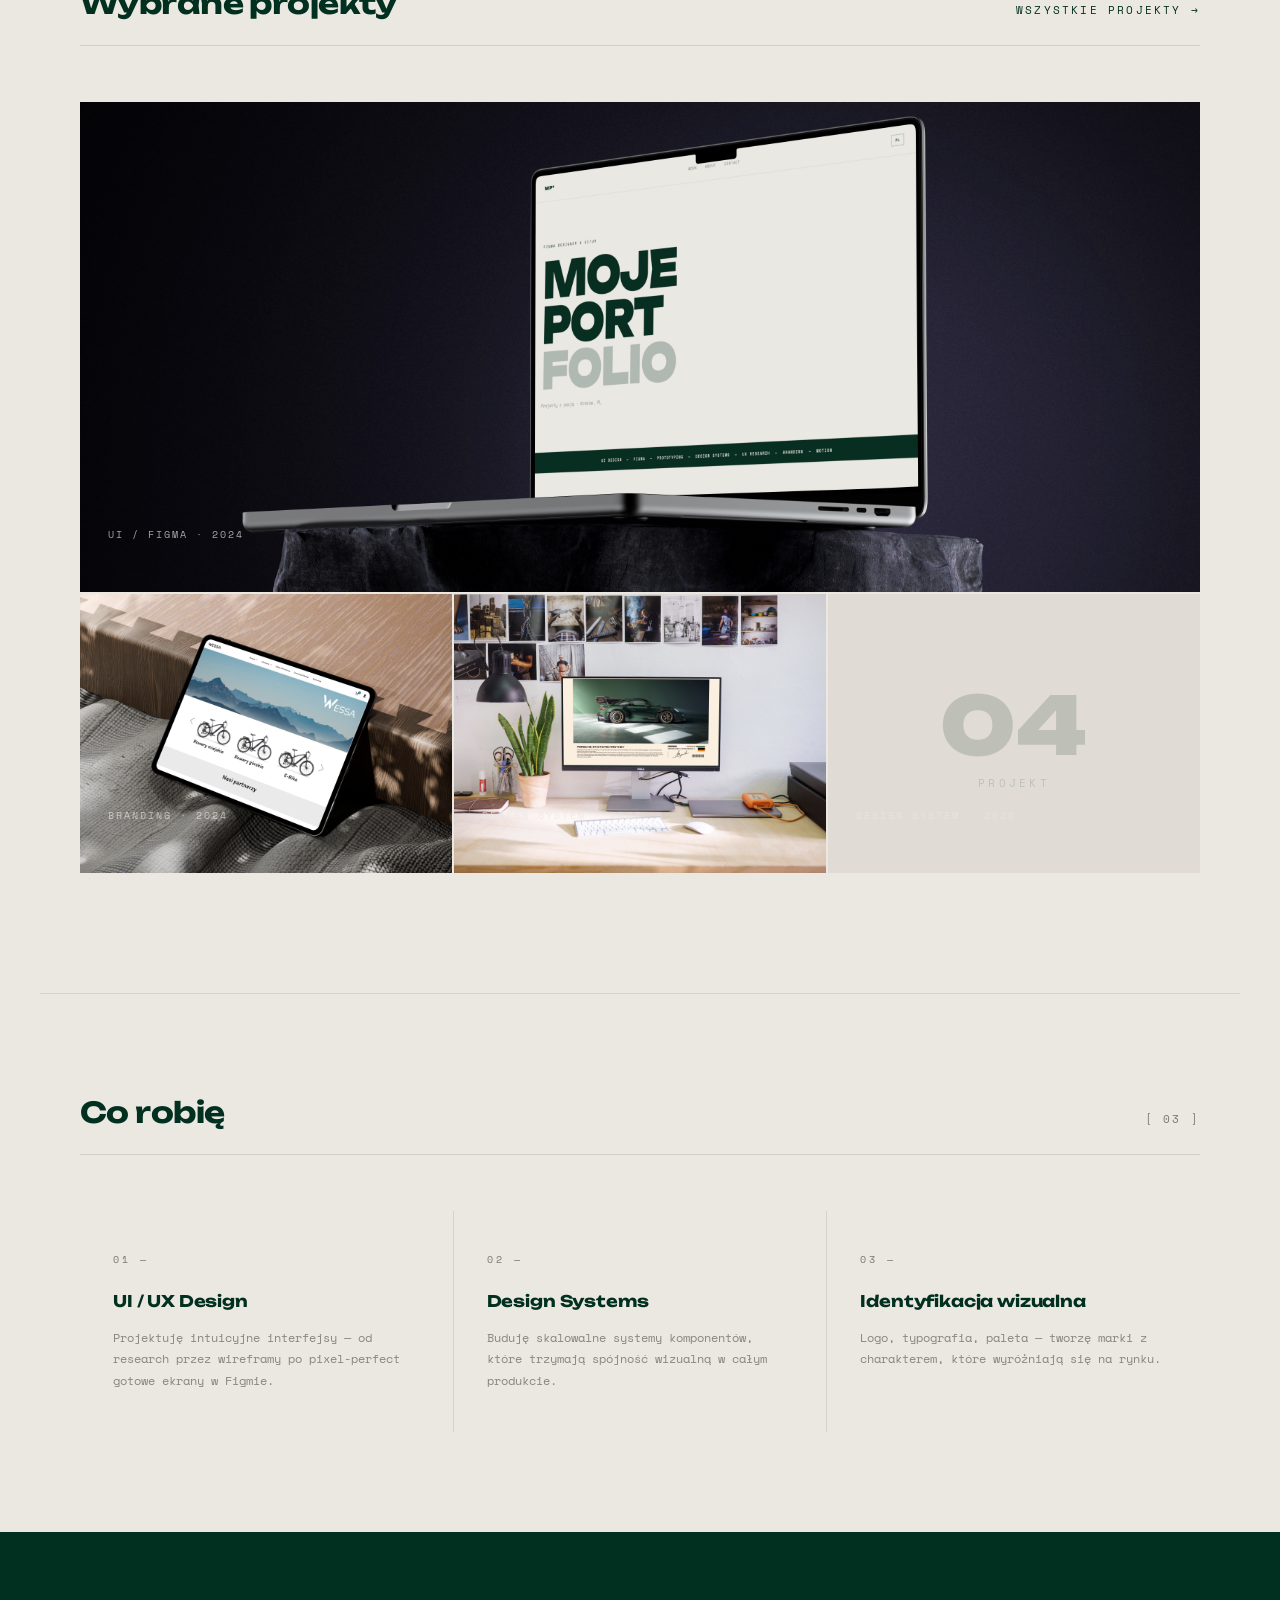
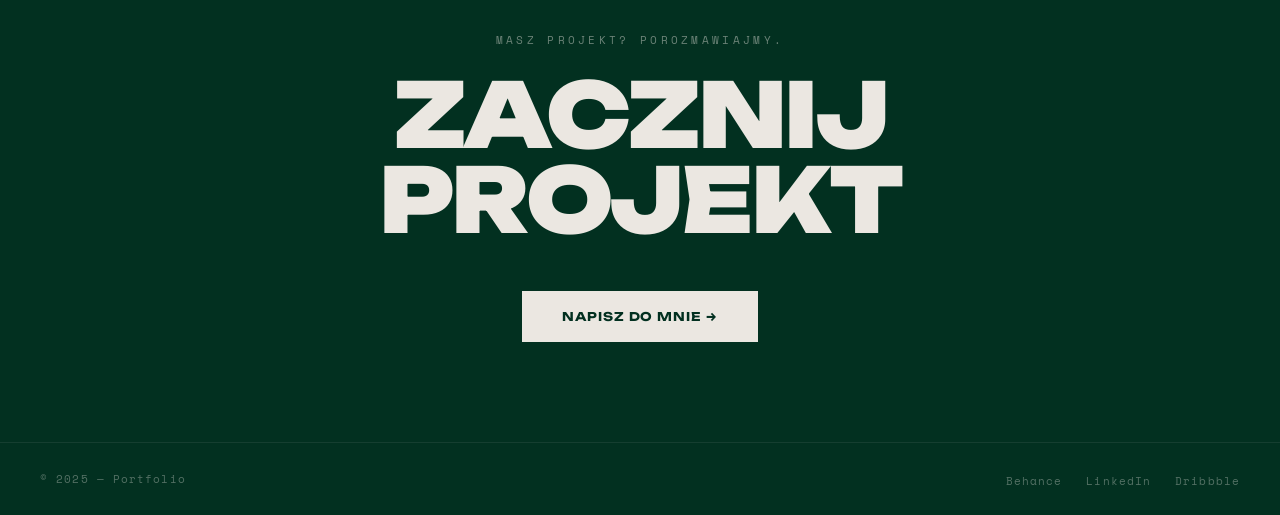
==== commit f885aeb4: "fix: photos in projects, language fix" ====
--- a/index.html
+++ b/index.html
@@ -15,9 +15,9 @@
 <nav>
   <a href="#" class="nav-logo">MP*</a>
   <ul class="nav-links">
-    <li><a href="projects.html" data-i18n="nav-work">Work</a></li>
-    <li><a href="#about" data-i18n="nav-about">About</a></li>
-    <li><a href="#contact" data-i18n="nav-contact">Contact</a></li>
+    <li><a href="projects.html" data-i18n="nav-work">Projekty</a></li>
+    <li><a href="#about" data-i18n="nav-about">O Mnie</a></li>
+    <li><a href="#contact" data-i18n="nav-contact">Kontakt</a></li>
   </ul>
   <button id="lang-switch" aria-label="Switch language">
     <span id="lang-label">PL</span>
@@ -27,9 +27,9 @@
 <section id="hero">
   <canvas id="pixel-canvas"></canvas>
   <div class="hero-inner">
-    <p class="hero-eyebrow" data-i18n="hero-eyebrow">Figma Designer &amp; UI/UX</p>
+    <p class="hero-eyebrow" data-i18n="hero-eyebrow">Grafika · Web design · Front-end</p>
     <h1 class="hero-title">MOJE<br><span class="light">PORT</span><br>FOLIO</h1>
-    <p class="hero-subtitle" data-i18n="hero-sub">Projekty z pasją · Kraków, PL</p>
+    <p class="hero-subtitle" data-i18n="hero-sub">Projekty z pasją · Katowice, PL</p>
   </div>
   <div class="hero-scroll">
     <div class="scroll-line"></div>
@@ -60,12 +60,12 @@
   <div class="about-text">
     <p class="about-label" data-i18n="about-label">[00] O mnie</p>
     <h2 class="about-heading" data-i18n="about-heading">Tworzę interfejsy, które <em>zostają w głowie</em>.</h2>
-    <p class="about-body" data-i18n="about-body">Cześć — projektant UI/UX z Krakowa. Specjalizuję się w projektowaniu produktów cyfrowych w Figmie — od wireframe'ów po gotowe design systemy. Każdy projekt to balans między estetyką a użytecznością.</p>
+    <p class="about-body" data-i18n="about-body">Cześć! Jestem Max z Bielska-Białej. Zajmuję się grafiką i web designem. Projekty przygotowuję w Figmie, a strony piszę w HTML, CSS i JavaScript. Interesuje mnie połączenie dobrego wyglądu z prostą obsługą.</p>
   </div>
   <div class="about-stats">
-    <div class="stat"><div class="stat-num">3+</div><div class="stat-label" data-i18n="stat-exp">Lata exp.</div></div>
-    <div class="stat"><div class="stat-num">20+</div><div class="stat-label" data-i18n="stat-proj">Projektów</div></div>
-    <div class="stat"><div class="stat-num">12</div><div class="stat-label" data-i18n="stat-clients">Klientów</div></div>
+    <div class="stat"><div class="stat-num">3+</div><div class="stat-label" data-i18n="stat-exp">Lata doświadczenia</div></div>
+    <div class="stat"><div class="stat-num">4+</div><div class="stat-label" data-i18n="stat-proj">Projektów</div></div>
+    <div class="stat"><div class="stat-num">1</div><div class="stat-label" data-i18n="stat-clients">Klientów</div></div>
     <div class="stat"><div class="stat-num">∞</div><div class="stat-label" data-i18n="stat-coffee">Kawy</div></div>
   </div>
 </section>
@@ -77,20 +77,27 @@
   </div>
   <div class="projects-grid">
     <div class="project-card">
-      <img class="project-img" src="https://www.dropbox.com/scl/fi/1aq1jeug0zdje451ik7kb/pgreen.png?rlkey=48xfrs8msuxe9roqoqp4ajo38&dl=1" alt="Projekt 1" onerror="this.style.display='none';this.nextElementSibling.style.display='flex'">
+      <img class="project-img" src="assets/img/projekt-1/cover.jpg" alt="Projekt 1" onerror="this.style.display='none';this.nextElementSibling.style.display='flex'">
       <div class="project-placeholder" style="display:none"><div class="ph-inner"><div class="ph-num">01</div><div class="ph-label" data-i18n="proj-label">Projekt</div></div></div>
       <div class="project-overlay"></div>
       <div class="project-info"><span class="project-tag">UI / Figma · 2024</span><div class="project-name" data-i18n="proj1-name">Projekt Główny</div></div>
     </div>
     <div class="project-card">
+      <img class="project-img" src="assets/img/projekt-2/cover.jpg" alt="Projekt 1" onerror="this.style.display='none';this.nextElementSibling.style.display='flex'">
       <div class="project-placeholder"><div class="ph-inner"><div class="ph-num">02</div><div class="ph-label" data-i18n="proj-label">Projekt</div></div></div>
       <div class="project-overlay"></div>
       <div class="project-info"><span class="project-tag">Branding · 2024</span><div class="project-name" data-i18n="proj2-name">Projekt Drugi</div></div>
     </div>
     <div class="project-card">
+      <img class="project-img" src="assets/img/projekt-3/cover.jpg" alt="Projekt 1" onerror="this.style.display='none';this.nextElementSibling.style.display='flex'">
       <div class="project-placeholder"><div class="ph-inner"><div class="ph-num">03</div><div class="ph-label" data-i18n="proj-label">Projekt</div></div></div>
       <div class="project-overlay"></div>
       <div class="project-info"><span class="project-tag">Design System · 2023</span><div class="project-name" data-i18n="proj3-name">Projekt Trzeci</div></div>
+    </div>
+      <div class="project-card">
+      <div class="project-placeholder"><div class="ph-inner"><div class="ph-num">04</div><div class="ph-label" data-i18n="proj-label">Projekt</div></div></div>
+      <div class="project-overlay"></div>
+      <div class="project-info"><span class="project-tag">Design System · 2026</span><div class="project-name" data-i18n="proj3-name">Projekt Czwarty</div></div>
     </div>
   </div>
 </section>
@@ -153,7 +160,7 @@
   <span class="footer-copy">© 2025 — Portfolio</span>
   <ul class="footer-links">
     <li><a href="#">Behance</a></li>
-    <li><a href="#">LinkedIn</a></li>
+    <li><a href="https://www.linkedin.com/in/maksym-petrushkevych-7367a8295/?isSelfProfile=true">LinkedIn</a></li>
     <li><a href="#">Dribbble</a></li>
   </ul>
 </footer>
--- a/assets/css/style.css
+++ b/assets/css/style.css
@@ -620,3 +620,118 @@
 
 .section-all{color:var(--accent);text-decoration:none;text-transform:uppercase;border-bottom:1px solid transparent;transition:border-color 0.2s}
 .section-all:hover{border-bottom-color:var(--accent)}
+
+/* PROJECT DETAIL PAGE */
+#project-page{
+  max-width:1200px;margin:0 auto;
+  padding:130px 40px 100px;
+}
+.back-link{
+  display:inline-block;margin-bottom:48px;
+  font-size:11px;letter-spacing:0.15em;text-transform:uppercase;
+  color:var(--mid);text-decoration:none;transition:color 0.2s;
+}
+.back-link:hover{color:var(--accent)}
+.proj-hero{margin-bottom:48px;max-width:820px}
+.proj-tag{color:var(--mid);margin-bottom:16px}
+.proj-title{
+  font-family:'Unbounded',sans-serif;font-weight:900;
+  font-size:clamp(2.2rem,6vw,4.5rem);letter-spacing:-0.03em;
+  line-height:1;color:var(--accent);margin-bottom:24px;
+}
+.proj-lead{font-size:15px;line-height:1.8;color:var(--mid)}
+
+.proj-meta{
+  display:grid;grid-template-columns:repeat(4,1fr);gap:24px;
+  padding:24px 0;margin-bottom:48px;
+  border-top:1px solid rgba(2,48,32,0.12);
+  border-bottom:1px solid rgba(2,48,32,0.12);
+}
+.proj-meta dt{
+  font-size:10px;letter-spacing:0.2em;text-transform:uppercase;
+  color:var(--mid);margin-bottom:6px;
+}
+.proj-meta dd{font-size:13px;color:var(--text);line-height:1.5}
+
+.shot{
+  position:relative;overflow:hidden;
+  background:var(--card);aspect-ratio:4/3;
+}
+.shot-cover{aspect-ratio:16/8;margin-bottom:72px}
+.shot-ph{
+  position:absolute;inset:0;
+  display:flex;align-items:center;justify-content:center;
+}
+.shot-ph span{
+  font-family:'Unbounded',sans-serif;font-weight:900;
+  font-size:4rem;color:var(--accent);opacity:0.15;
+}
+.shot img{
+  position:absolute;inset:0;width:100%;height:100%;
+  object-fit:cover;display:block;cursor:zoom-in;
+  transition:transform 0.7s cubic-bezier(0.25,0.46,0.45,0.94);
+}
+.shot:hover img{transform:scale(1.03)}
+
+.proj-text{
+  display:grid;grid-template-columns:1fr 1fr;gap:56px;
+  margin-bottom:72px;
+}
+.proj-block h2{
+  font-family:'Unbounded',sans-serif;font-weight:700;
+  font-size:0.8rem;letter-spacing:0.15em;text-transform:uppercase;
+  color:var(--accent);margin-bottom:16px;
+}
+.proj-block p{font-size:14px;line-height:1.85;color:var(--text);opacity:0.85}
+.proj-result{grid-template-columns:1fr;max-width:640px}
+
+.proj-gallery{
+  display:grid;grid-template-columns:1fr 1fr;gap:16px;
+  margin-bottom:72px;
+}
+.proj-gallery .shot-wide{grid-column:1/-1;aspect-ratio:16/8}
+
+.proj-nav{
+  display:flex;justify-content:space-between;gap:24px;
+  max-width:640px;margin:0 auto 72px;
+  padding:28px 0;
+  border-top:1px solid rgba(2,48,32,0.12);
+  border-bottom:1px solid rgba(2,48,32,0.12);
+}
+.proj-nav a{
+  font-size:11px;letter-spacing:0.15em;text-transform:uppercase;
+  color:var(--accent);text-decoration:none;
+  border-bottom:1px solid transparent;transition:border-color 0.2s;
+}
+.proj-nav a:hover{border-bottom-color:var(--accent)}
+
+.proj-cta{text-align:center;padding:24px 0 0}
+.proj-cta p{
+  font-family:'Unbounded',sans-serif;font-weight:700;
+  font-size:clamp(1.1rem,2.5vw,1.6rem);color:var(--accent);margin-bottom:28px;
+}
+
+.lightbox{
+  position:fixed;inset:0;z-index:1100;
+  display:flex;align-items:center;justify-content:center;padding:32px;
+  background:rgba(2,20,12,0.9);
+  opacity:0;visibility:hidden;transition:opacity 0.3s,visibility 0.3s;
+  cursor:zoom-out;
+}
+.lightbox.open{opacity:1;visibility:visible}
+.lightbox img{max-width:100%;max-height:100%;object-fit:contain}
+.lightbox-close{
+  position:absolute;top:16px;right:24px;
+  background:none;border:none;color:#EBE7E1;
+  font-size:36px;line-height:1;cursor:pointer;
+}
+
+@media(max-width:768px){
+  #project-page{padding:105px 20px 70px}
+  .proj-meta{grid-template-columns:1fr 1fr}
+  .proj-text{grid-template-columns:1fr;gap:32px;margin-bottom:48px}
+  .shot-cover{aspect-ratio:4/3;margin-bottom:48px}
+  .proj-gallery{grid-template-columns:1fr;margin-bottom:48px}
+  .proj-gallery .shot-wide{aspect-ratio:4/3}
+  .proj-nav{flex-direction:column;gap:16px}
+}
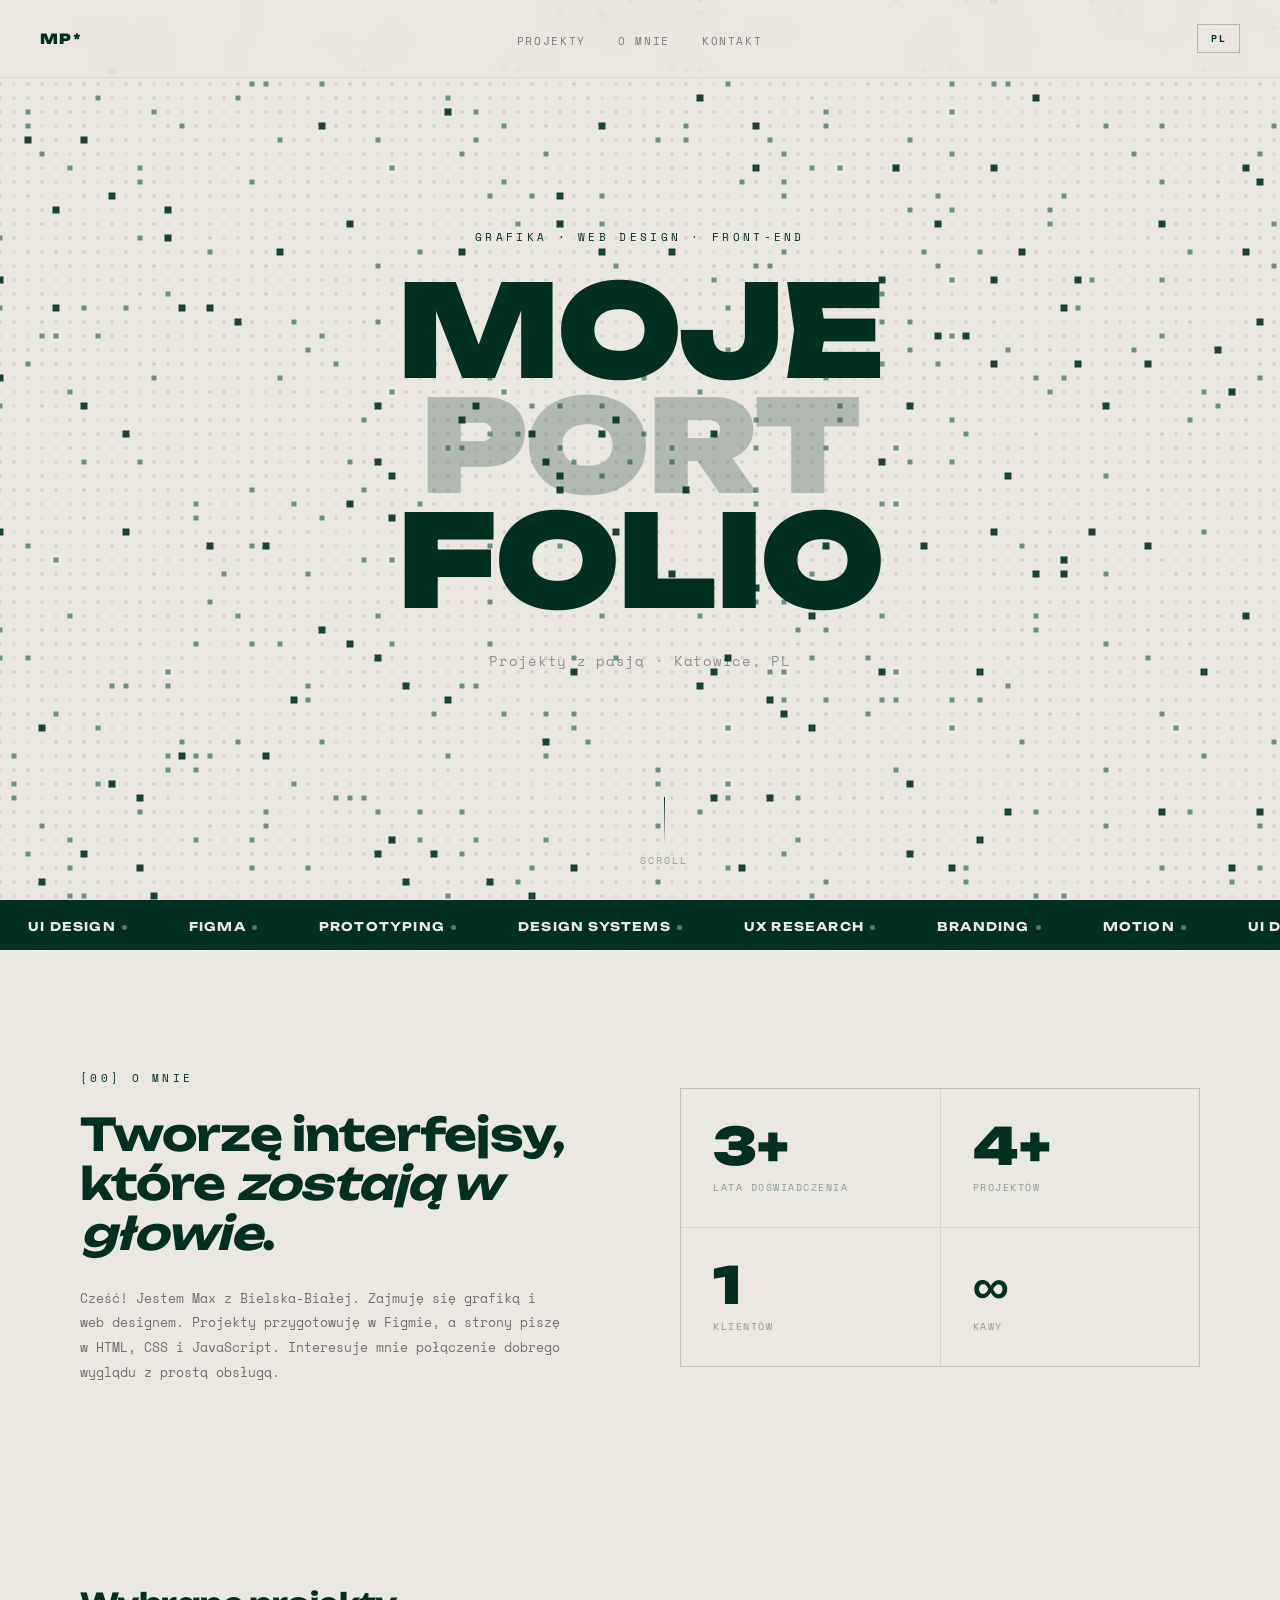
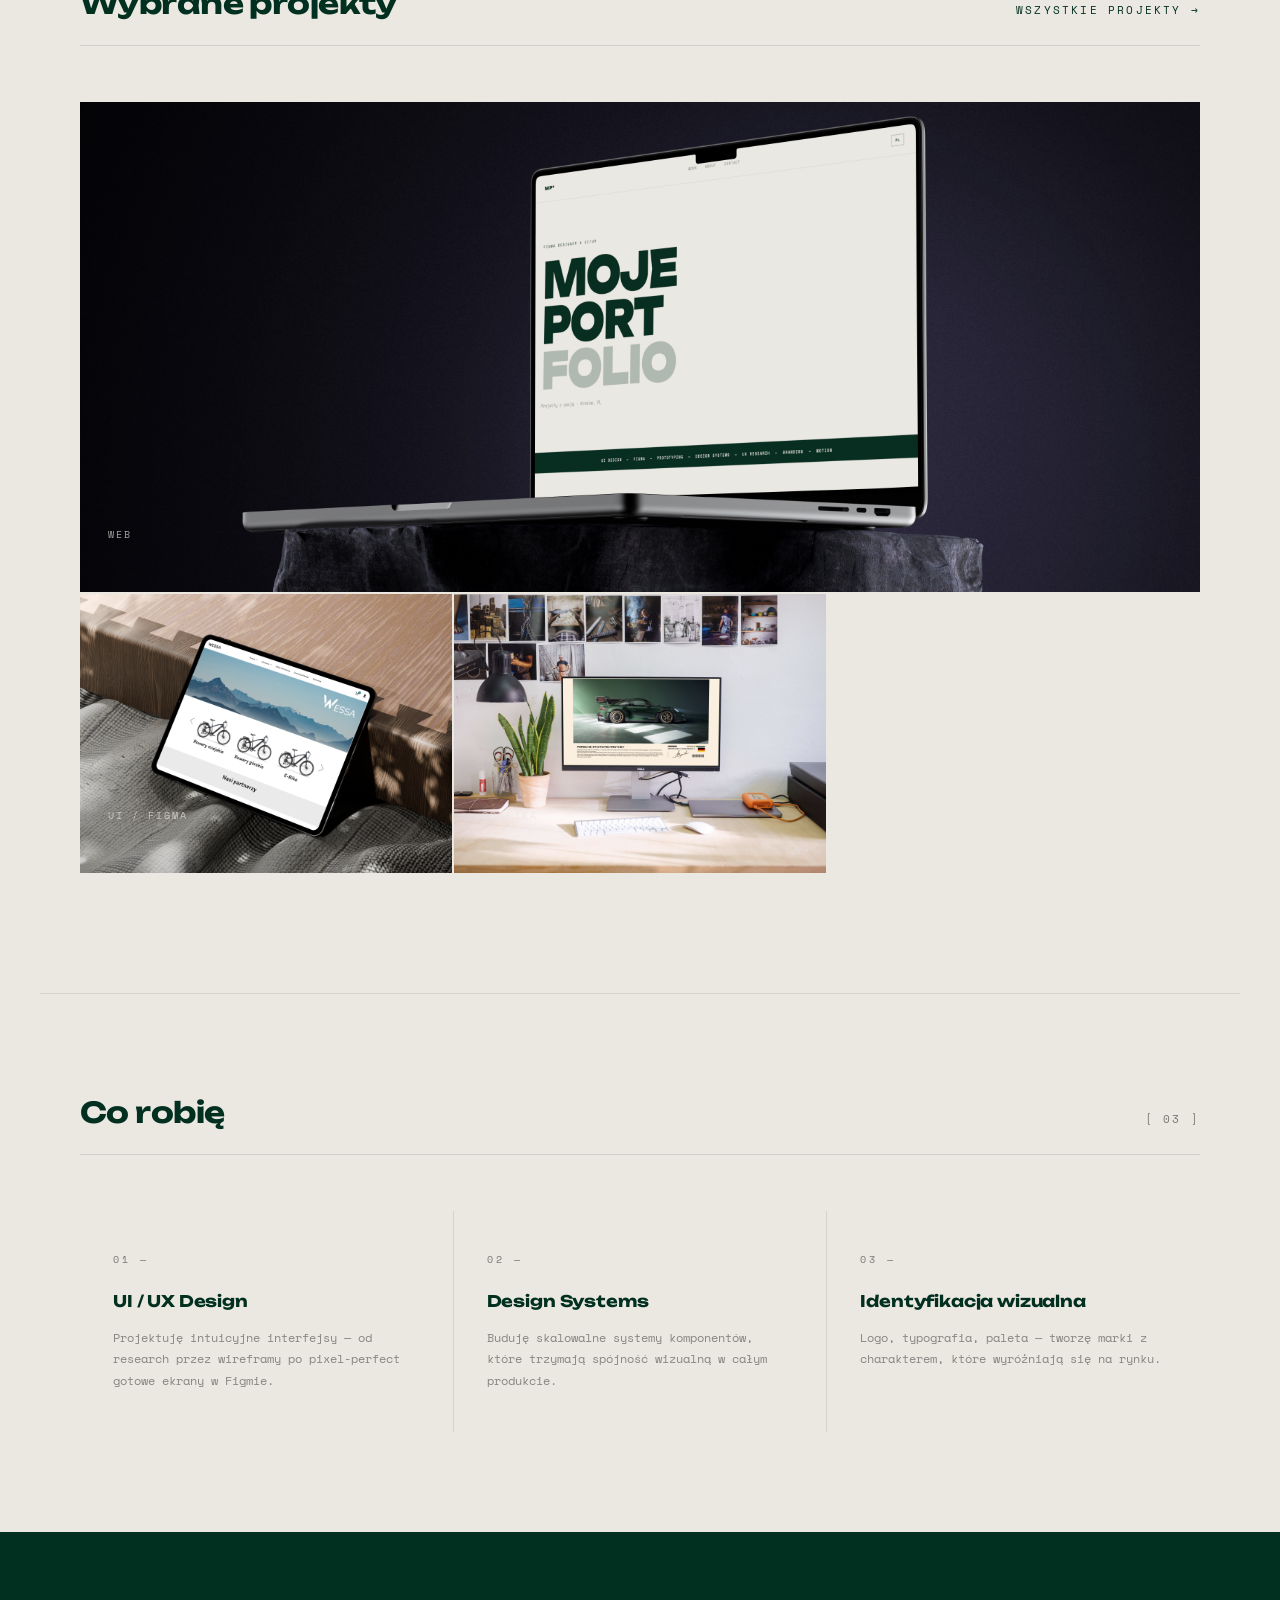
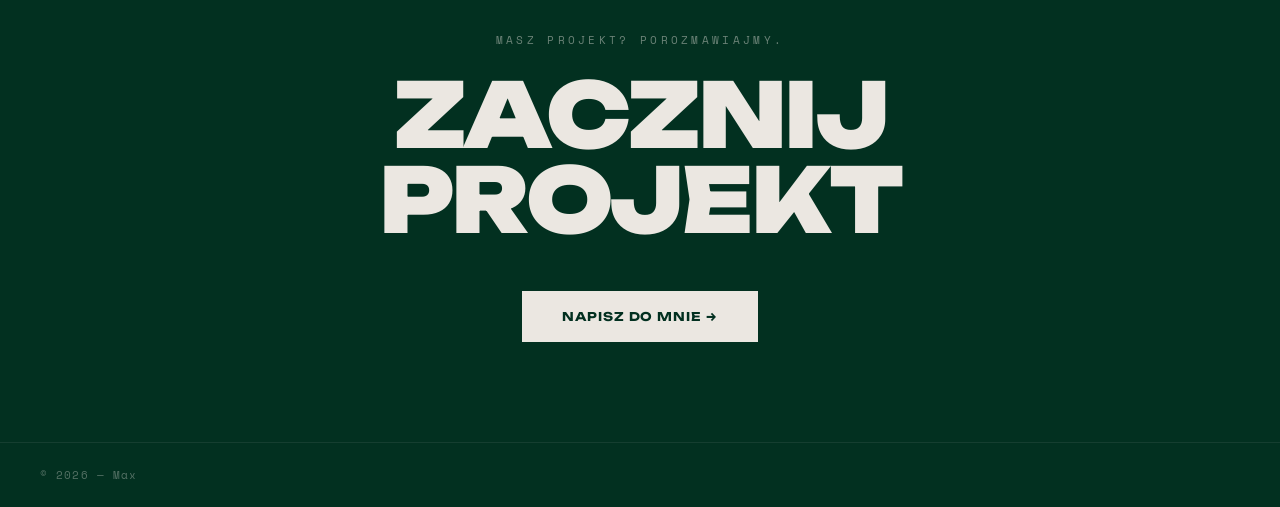
==== commit a4d3fac9: "style: new text" ====
--- a/index.html
+++ b/index.html
@@ -3,7 +3,16 @@
 <head>
 <meta charset="UTF-8">
 <meta name="viewport" content="width=device-width, initial-scale=1.0">
-<title>Moje Portfolio — Figma Designer</title>
+<meta name="description" content="Portfolio Maxa: grafika, web design i front-end. Projekty tworzone w Figmie oraz w HTML, CSS i JavaScript.">
+<meta name="theme-color" content="#EBE7E1">
+<meta property="og:type" content="website">
+<meta property="og:locale" content="pl_PL">
+<meta property="og:title" content="Max — Portfolio">
+<meta property="og:description" content="Portfolio Maxa: grafika, web design i front-end. Projekty tworzone w Figmie oraz w HTML, CSS i JavaScript.">
+<!-- og:image wymaga PEŁNEGO adresu, np. https://TWOJ_LOGIN.github.io/portfolio/assets/img/projekt-1/cover.jpg
+     Dodaj go po opublikowaniu strony: <meta property="og:image" content="https://..."> -->
+<link rel="icon" href="assets/img/favicon.svg" type="image/svg+xml">
+<title>Max — Portfolio</title>
 <link href="https://fonts.googleapis.com/css2?family=Space+Mono:ital,wght@0,400;0,700;1,400&family=Unbounded:wght@300;400;700;900&display=swap" rel="stylesheet">
 <link rel="stylesheet" href="assets/css/style.css">
 </head>
@@ -19,7 +28,7 @@
     <li><a href="#about" data-i18n="nav-about">O Mnie</a></li>
     <li><a href="#contact" data-i18n="nav-contact">Kontakt</a></li>
   </ul>
-  <button id="lang-switch" aria-label="Switch language">
+  <button id="lang-switch" aria-label="Zmień język / Switch language">
     <span id="lang-label">PL</span>
   </button>
 </nav>
@@ -77,27 +86,22 @@
   </div>
   <div class="projects-grid">
     <div class="project-card">
-      <img class="project-img" src="assets/img/projekt-1/cover.jpg" alt="Projekt 1" onerror="this.style.display='none';this.nextElementSibling.style.display='flex'">
+      <img class="project-img" src="assets/img/projekt-1/cover.jpg" alt="Laptop z otwartą stroną portfolio z napisem MOJE PORTFOLIO" loading="lazy" decoding="async" onerror="this.style.display='none';this.nextElementSibling.style.display='flex'">
       <div class="project-placeholder" style="display:none"><div class="ph-inner"><div class="ph-num">01</div><div class="ph-label" data-i18n="proj-label">Projekt</div></div></div>
       <div class="project-overlay"></div>
-      <div class="project-info"><span class="project-tag">UI / Figma · 2024</span><div class="project-name" data-i18n="proj1-name">Projekt Główny</div></div>
+      <div class="project-info"><span class="project-tag" data-i18n="proj1-tag">Web</span><div class="project-name" data-i18n="proj1-name">Moje portfolio</div></div>
     </div>
     <div class="project-card">
-      <img class="project-img" src="assets/img/projekt-2/cover.jpg" alt="Projekt 1" onerror="this.style.display='none';this.nextElementSibling.style.display='flex'">
+      <img class="project-img" src="assets/img/projekt-2/cover.jpg" alt="Tablet z projektem strony WESSA: strona główna z rowerami" loading="lazy" decoding="async" onerror="this.style.display='none';this.nextElementSibling.style.display='flex'">
       <div class="project-placeholder"><div class="ph-inner"><div class="ph-num">02</div><div class="ph-label" data-i18n="proj-label">Projekt</div></div></div>
       <div class="project-overlay"></div>
-      <div class="project-info"><span class="project-tag">Branding · 2024</span><div class="project-name" data-i18n="proj2-name">Projekt Drugi</div></div>
+      <div class="project-info"><span class="project-tag" data-i18n="proj2-tag">UI / Figma</span><div class="project-name" data-i18n="proj2-name">WESSA</div></div>
     </div>
     <div class="project-card">
-      <img class="project-img" src="assets/img/projekt-3/cover.jpg" alt="Projekt 1" onerror="this.style.display='none';this.nextElementSibling.style.display='flex'">
+      <img class="project-img" src="assets/img/projekt-3/cover.jpg" alt="Monitor na biurku z plakatem Porsche 911 GT3 RS Manthey" loading="lazy" decoding="async" onerror="this.style.display='none';this.nextElementSibling.style.display='flex'">
       <div class="project-placeholder"><div class="ph-inner"><div class="ph-num">03</div><div class="ph-label" data-i18n="proj-label">Projekt</div></div></div>
       <div class="project-overlay"></div>
-      <div class="project-info"><span class="project-tag">Design System · 2023</span><div class="project-name" data-i18n="proj3-name">Projekt Trzeci</div></div>
-    </div>
-      <div class="project-card">
-      <div class="project-placeholder"><div class="ph-inner"><div class="ph-num">04</div><div class="ph-label" data-i18n="proj-label">Projekt</div></div></div>
-      <div class="project-overlay"></div>
-      <div class="project-info"><span class="project-tag">Design System · 2026</span><div class="project-name" data-i18n="proj3-name">Projekt Czwarty</div></div>
+      <div class="project-info"><span class="project-tag" data-i18n="proj3-tag">Grafika</span><div class="project-name" data-i18n="proj3-name">Plakaty samochodowe</div></div>
     </div>
   </div>
 </section>
@@ -157,11 +161,12 @@
 </div>
 
 <footer>
-  <span class="footer-copy">© 2025 — Portfolio</span>
+  <span class="footer-copy">© 2026 — Max</span>
   <ul class="footer-links">
-    <li><a href="#">Behance</a></li>
-    <li><a href="https://www.linkedin.com/in/maksym-petrushkevych-7367a8295/?isSelfProfile=true">LinkedIn</a></li>
-    <li><a href="#">Dribbble</a></li>
+    <!-- Dodaj tu swoje prawdziwe linki, np.:
+    <li><a href="https://www.linkedin.com/in/TWOJ_PROFIL" target="_blank" rel="noopener">LinkedIn</a></li>
+    <li><a href="https://github.com/TWOJ_LOGIN" target="_blank" rel="noopener">GitHub</a></li>
+    -->
   </ul>
 </footer>
 
--- a/assets/css/style.css
+++ b/assets/css/style.css
@@ -642,7 +642,7 @@
 .proj-lead{font-size:15px;line-height:1.8;color:var(--mid)}
 
 .proj-meta{
-  display:grid;grid-template-columns:repeat(4,1fr);gap:24px;
+  display:grid;grid-template-columns:repeat(auto-fit,minmax(180px,1fr));gap:24px;
   padding:24px 0;margin-bottom:48px;
   border-top:1px solid rgba(2,48,32,0.12);
   border-bottom:1px solid rgba(2,48,32,0.12);
